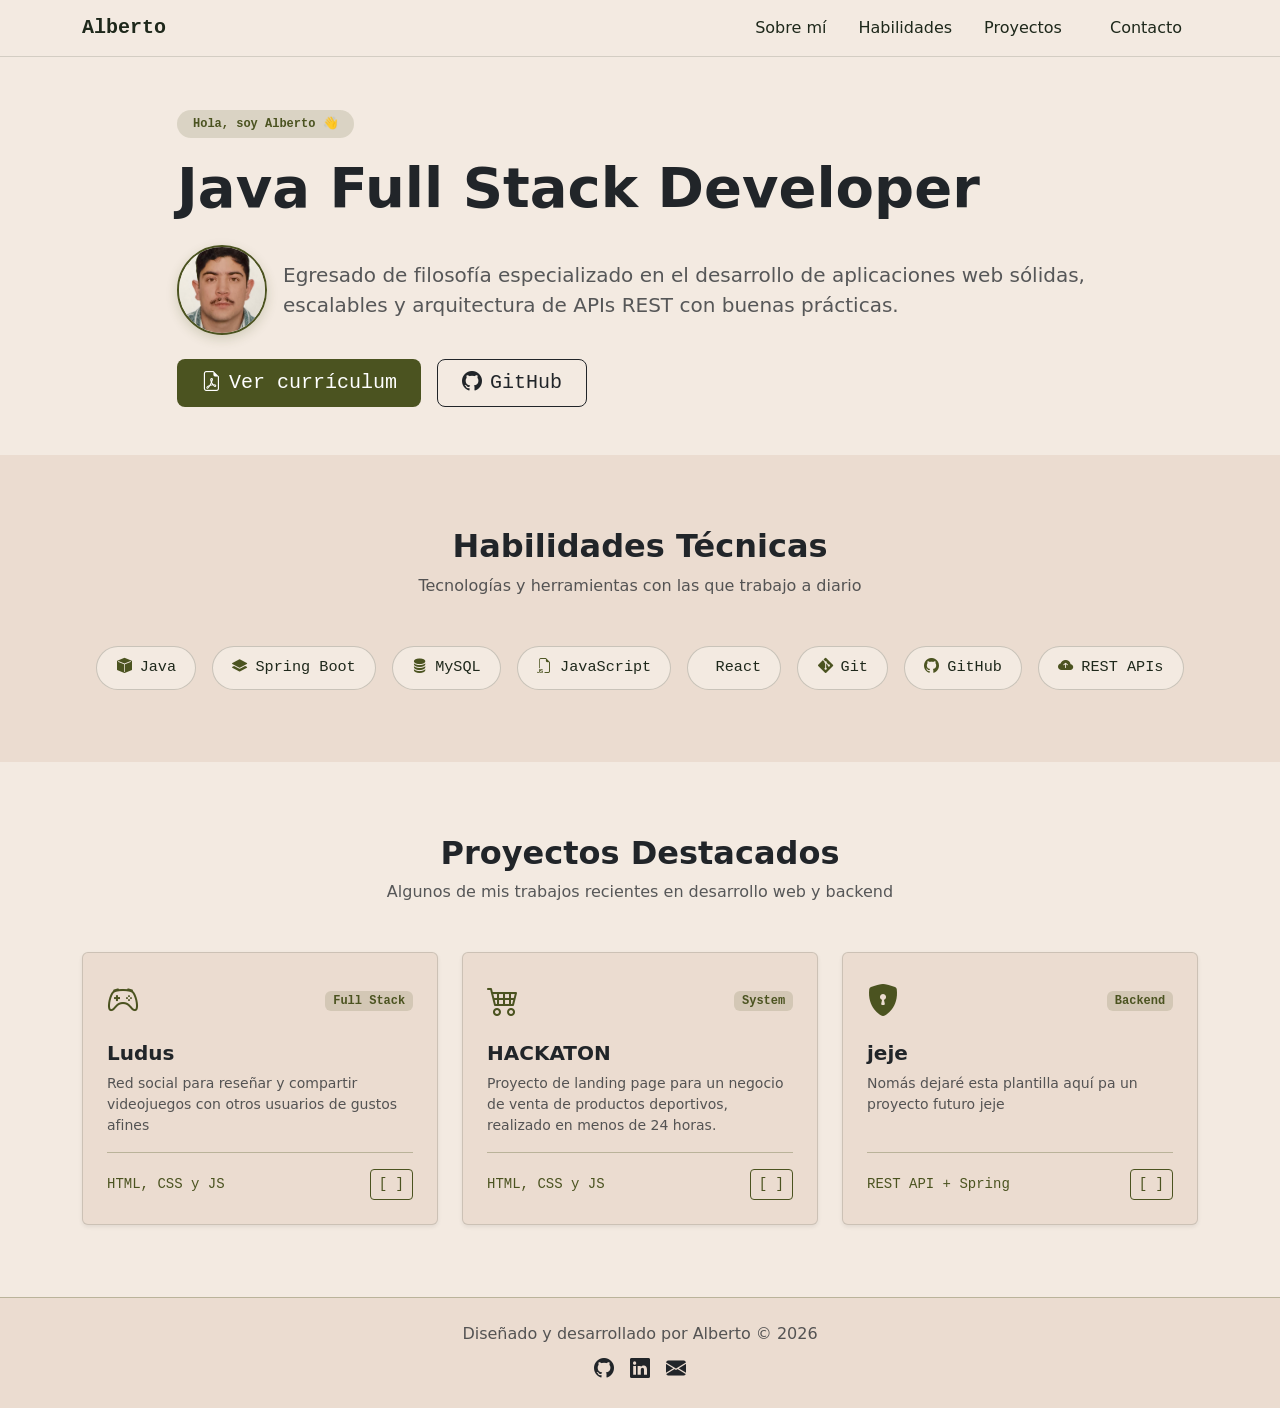
==== index.html @ a0058f2b "cv pa descargar" ====
<!DOCTYPE html>
<html lang="es">
<head>
  <meta charset="UTF-8">
  <meta name="viewport" content="width=device-width, initial-scale=1.0">
  <title>Alberto | Java Full Stack Developer</title>
  
  <!-- Bootstrap 5 CSS -->
  <link href="https://cdn.jsdelivr.net/npm/bootstrap@5.3.3/dist/css/bootstrap.min.css" rel="stylesheet">
  <!-- Bootstrap Icons -->
  <link rel="stylesheet" href="https://cdn.jsdelivr.net/npm/bootstrap-icons@1.11.3/font/bootstrap-icons.min.css">
  
  <link rel="stylesheet" href="styleshome.css">
</head>
<body>

  <!-- Navegación Fija Responsiva -->
  <nav class="navbar navbar-expand-lg navbar-dark fixed-top bg-dark-glass">
    <div class="container">
      <a class="navbar-brand fw-bold font-code" href="#">Alberto</a>
      
      <!-- Menú hamburguesa (visible solo en móviles/tablets) -->
      <button class="navbar-toggler d-lg-none" type="button" data-bs-toggle="collapse" data-bs-target="#navbarNav" aria-controls="navbarNav" aria-expanded="false" aria-label="Toggle navigation">
        <span class="navbar-toggler-icon"></span>
      </button>

      <!-- Enlaces visibles directamente en PC y colapsables en móviles -->
      <div class="collapse navbar-collapse justify-content-end" id="navbarNav">
        <ul class="navbar-nav gap-2 gap-lg-3 align-items-lg-center pt-3 pt-lg-0">
          <li class="nav-item"><a class="nav-link" href="#sobre-mi">Sobre mí</a></li>
          <li class="nav-item"><a class="nav-link" href="#habilidades">Habilidades</a></li>
          <li class="nav-item"><a class="nav-link" href="#proyectos">Proyectos</a></li>
          <li class="nav-item ms-lg-2">
            <a class="nav-link btn btn-outline-green text-dark px-3 mt-2 mt-lg-0" href="#contacto">Contacto</a>
          </li>
        </ul>
      </div>
    </div>
  </nav>

  <!-- Hero / Presentación -->
  <section id="sobre-mi" class="hero-section">
    <div class="container">
      <div class="row justify-content-center">
        <div class="col-lg-10">
          
          <span class="badge bg-green-subtle text-green mb-3 px-3 py-2 rounded-pill font-code">
            Hola, soy Alberto 👋
          </span>
          
          <h1 class="display-4 fw-bold text-dark mb-4">
            Java Full Stack Developer
          </h1>

          <!-- Foto de perfil pequeña al lado del texto -->
          <div class="d-flex align-items-center gap-3 mb-4 flex-wrap flex-sm-nowrap">
            <img src="./albertano.jpg" 
                 alt="Foto de perfil de Alberto" 
                 class="img-fluid rounded-circle profile-img flex-shrink-0">

            <p class="lead text-muted mb-0 fs-5">
              Egresado de filosofía especializado en el desarrollo de aplicaciones web sólidas, escalables y arquitectura de APIs REST con buenas prácticas.
            </p>
          </div>

          <!-- Botones de Acción (Se corrigió la etiqueta <div> faltante) -->
          <div class="d-flex flex-wrap gap-3">
            <button id="btnVerCv" class="btn btn-green btn-lg px-4 font-code" type="button">
              <i class="bi bi-file-earmark-pdf me-2"></i>Ver currículum
            </button>
            <a href="https://github.com/albertob2003?tab=repositories" target="_blank" class="btn btn-outline-dark btn-lg px-4 font-code">
              <i class="bi bi-github me-2"></i>GitHub
            </a>
          </div>

        </div>
      </div>
    </div>
  </section>

  <!-- Sección Habilidades -->
  <section id="habilidades" class="py-5 bg-darker">
    <div class="container py-4">
      <div class="text-center mb-5">
        <h2 class="fw-bold text-dark mb-2">Habilidades Técnicas</h2>
        <p class="text-muted">Tecnologías y herramientas con las que trabajo a diario</p>
      </div>

      <div class="row g-3 justify-content-center">
        <div class="col-auto"><div class="skill-card font-code"><i class="bi bi-box-fill text-green me-2"></i>Java</div></div>
        <div class="col-auto"><div class="skill-card font-code"><i class="bi bi-layers-fill text-green me-2"></i>Spring Boot</div></div>
        <div class="col-auto"><div class="skill-card font-code"><i class="bi bi-database-fill text-green me-2"></i>MySQL</div></div>
        <div class="col-auto"><div class="skill-card font-code"><i class="bi bi-filetype-js text-green me-2"></i>JavaScript</div></div>
        <div class="col-auto"><div class="skill-card font-code"><i class="bi bi-react text-green me-2"></i>React</div></div>
        <div class="col-auto"><div class="skill-card font-code"><i class="bi bi-git text-green me-2"></i>Git</div></div>
        <div class="col-auto"><div class="skill-card font-code"><i class="bi bi-github text-green me-2"></i>GitHub</div></div>
        <div class="col-auto"><div class="skill-card font-code"><i class="bi bi-cloud-arrow-up-fill text-green me-2"></i>REST APIs</div></div>
      </div>
    </div>
  </section>

  <!-- Sección Proyectos -->
  <section id="proyectos" class="py-5">
    <div class="container py-4">
      <div class="text-center mb-5">
        <h2 class="fw-bold text-dark mb-2">Proyectos Destacados</h2>
        <p class="text-muted">Algunos de mis trabajos recientes en desarrollo web y backend</p>
      </div>

      <div class="row g-4">
        
        <!-- Proyecto 1 -->
        <div class="col-md-4">
          <div class="card project-card h-100 bg-darker border-0 shadow-sm">
            <div class="card-body p-4 d-flex flex-column justify-content-between">
              <div>
                <div class="d-flex justify-content-between align-items-center mb-3">
                  <i class="bi bi-controller fs-2 text-green"></i>
                  <span class="badge bg-green-subtle text-green font-code">Full Stack</span>
                </div>
                <h3 class="h5 card-title fw-bold mb-2 text-dark">Ludus</h3>
                <p class="card-text text-muted small">
                  Red social para reseñar y compartir videojuegos con otros usuarios de gustos afines
                </p>
              </div>
              <div class="pt-3 border-top border-green-subtle d-flex justify-content-between align-items-center mt-3">
                <span class="font-code small text-green">HTML, CSS y JS</span>
                <a href="#" class="btn btn-sm btn-outline-green font-code">[  ]</a>
              </div>
            </div>
          </div>
        </div>

        <!-- Proyecto 2 -->
        <div class="col-md-4">
          <div class="card project-card h-100 bg-darker border-0 shadow-sm">
            <div class="card-body p-4 d-flex flex-column justify-content-between">
              <div>
                <div class="d-flex justify-content-between align-items-center mb-3">
                  <i class="bi bi-cart4 fs-2 text-green"></i>
                  <span class="badge bg-green-subtle text-green font-code">System</span>
                </div>
                <h3 class="h5 card-title fw-bold mb-2 text-dark"> HACKATON</h3>
                <p class="card-text text-muted small">
                  Proyecto de landing page para un negocio de venta de productos deportivos, realizado en menos de 24 horas.
                </p>
              </div>
              <div class="pt-3 border-top border-green-subtle d-flex justify-content-between align-items-center mt-3">
                <span class="font-code small text-green">HTML, CSS y JS</span>
                <a href="#" class="btn btn-sm btn-outline-green font-code">[  ]</a>
              </div>
            </div>
          </div>
        </div>

        <!-- Proyecto 3 -->
        <div class="col-md-4">
          <div class="card project-card h-100 bg-darker border-0 shadow-sm">
            <div class="card-body p-4 d-flex flex-column justify-content-between">
              <div>
                <div class="d-flex justify-content-between align-items-center mb-3">
                  <i class="bi bi-shield-lock-fill fs-2 text-green"></i>
                  <span class="badge bg-green-subtle text-green font-code">Backend</span>
                </div>
                <h3 class="h5 card-title fw-bold mb-2 text-dark">jeje</h3>
                <p class="card-text text-muted small">
                 Nomás dejaré esta plantilla aquí pa un proyecto futuro jeje
                </p>
              </div>
              <div class="pt-3 border-top border-green-subtle d-flex justify-content-between align-items-center mt-3">
                <span class="font-code small text-green">REST API + Spring</span>
                <a href="#" class="btn btn-sm btn-outline-green font-code">[ ]</a>
              </div>
            </div>
          </div>
        </div>

      </div>
    </div>
  </section>

  <!-- Footer / Contacto -->
  <footer id="contacto" class="py-4 bg-darker border-top border-green-subtle text-center text-muted">
    <div class="container">
      <p class="mb-2">Diseñado y desarrollado por Alberto &copy; 2026</p>
      <div class="d-flex justify-content-center gap-3">
        <a href="https://github.com/albertob2003" class="text-dark fs-5"><i class="bi bi-github"></i></a>
        <a href="www.linkedin.com/in/alberto-beníteza" class="text-dark fs-5"><i class="bi bi-linkedin"></i></a>
        <a href="mailto:correo@ejemplo.com" class="text-dark fs-5"><i class="bi bi-envelope-fill"></i></a>
      </div>
    </div>
  </footer>

  <!-- Modal de Currículum -->
  <div class="modal fade" id="modalCv" tabindex="-1" aria-labelledby="modalCvLabel" aria-hidden="true">
    <div class="modal-dialog modal-xl modal-dialog-centered">
      <div class="modal-content bg-darker border-0">
        <div class="modal-header border-bottom border-secondary">
          <h5 class="modal-title text-dark fw-bold" id="modalCvLabel">
            <i class="bi bi-file-earmark-person me-2"></i>Currículum Vitae
          </h5>
          <button type="button" class="btn-close" data-bs-dismiss="modal" aria-label="Close"></button>
        </div>
        <div class="modal-body p-0" style="height: 80vh;">
          <iframe id="cvViewer" class="w-100 h-100 border-0" title="Visor de Curriculum"></iframe>
        </div>
        <div class="modal-footer border-top border-secondary">
          <a id="btnDescargarCv" href="#" download="CV_Alberto.pdf" class="btn btn-outline-dark btn-sm font-code">
            <i class="bi bi-download me-1"></i>Descargar PDF
          </a>
          <button type="button" class="btn btn-sm btn-secondary font-code" data-bs-dismiss="modal">Cerrar</button>
        </div>
      </div>
    </div>
  </div>

  <!-- Scripts -->
  <script src="https://cdn.jsdelivr.net/npm/bootstrap@5.3.3/dist/js/bootstrap.bundle.min.js"></script>
  <script src="script.js"></script>
</body>
</html>
---- styleshome.css ----
/* Paleta de colores Verde Militar */
:root {
  --bg-main: #f3eae1;
  --bg-card: #ebdcd0;
  --text-primary: #1e281b;
  --text-muted: #4e5849;
  --green-accent: #4b5320;
  --green-hover: #373e17;
  --green-glow: rgba(75, 83, 32, 0.2);
  --font-code: var(--bs-font-monospace);
}

body {
  background-color: var(--bg-main);
  color: var(--text-primary);
  font-family: system-ui, -apple-system, sans-serif;
}

.font-code {
  font-family: var(--font-code);
}

/* Espacio superior para compensar el header fijo */
.hero-section {
  padding-top: 110px;
  padding-bottom: 3rem;
}

/* Navegación */
.bg-dark-glass {
  background-color: rgba(243, 234, 225, 0.95);
  backdrop-filter: blur(10px);
  border-bottom: 1px solid rgba(30, 40, 27, 0.15);
}

.navbar-dark .navbar-brand,
.navbar-dark .nav-link {
  color: var(--text-primary) !important;
}

.navbar-dark .nav-link:hover {
  color: var(--green-accent) !important;
}

.navbar-toggler {
  border-color: var(--green-accent) !important;
}

.navbar-toggler-icon {
  background-image: url("data:image/svg+xml,%3csvg xmlns='http://www.w3.org/2000/svg' viewBox='0 0 30 30'%3e%3cpath stroke='rgba%2875, 83, 32, 1%29' stroke-linecap='round' stroke-miterlimit='10' stroke-width='2' d='M4 7h22M4 15h22M4 23h22'/%3e%3c/svg%3e") !important;
}

/* Utilidades y Componentes */
.bg-darker {
  background-color: var(--bg-card);
}

.text-green {
  color: var(--green-accent) !important;
}

.bg-green-subtle {
  background-color: rgba(75, 83, 32, 0.15) !important;
}

.border-green-subtle {
  border-color: rgba(75, 83, 32, 0.3) !important;
}

.btn-green {
  background-color: var(--green-accent);
  color: #fff;
  border: none;
  transition: all 0.3s ease;
}

.btn-green:hover {
  background-color: var(--green-hover);
  color: #fff;
  box-shadow: 0 4px 15px var(--green-glow);
}

.btn-outline-green {
  border-color: var(--green-accent);
  color: var(--green-accent);
}

.btn-outline-green:hover {
  background-color: var(--green-accent);
  color: #fff;
}

.profile-img {
  width: 90px;
  height: 90px;
  object-fit: cover;
  border: 2px solid var(--green-accent);
  box-shadow: 0 4px 12px var(--green-glow);
}

.skill-card {
  background-color: var(--bg-main);
  border: 1px solid rgba(30, 40, 27, 0.2);
  padding: 0.6rem 1.2rem;
  border-radius: 30px;
  color: var(--text-primary);
  font-size: 0.95rem;
  transition: all 0.3s ease;
}

.skill-card:hover {
  border-color: var(--green-accent);
  transform: translateY(-3px);
  box-shadow: 0 5px 15px var(--green-glow);
}

.project-card {
  background-color: var(--bg-card) !important;
  border: 1px solid rgba(30, 40, 27, 0.15) !important;
  transition: all 0.3s ease;
}

.project-card:hover {
  transform: translateY(-6px);
  border-color: var(--green-accent) !important;
  box-shadow: 0 10px 25px var(--green-glow) !important;
}

footer {
  background-color: var(--bg-card) !important;
  border-top-color: rgba(30, 40, 27, 0.15) !important;
}
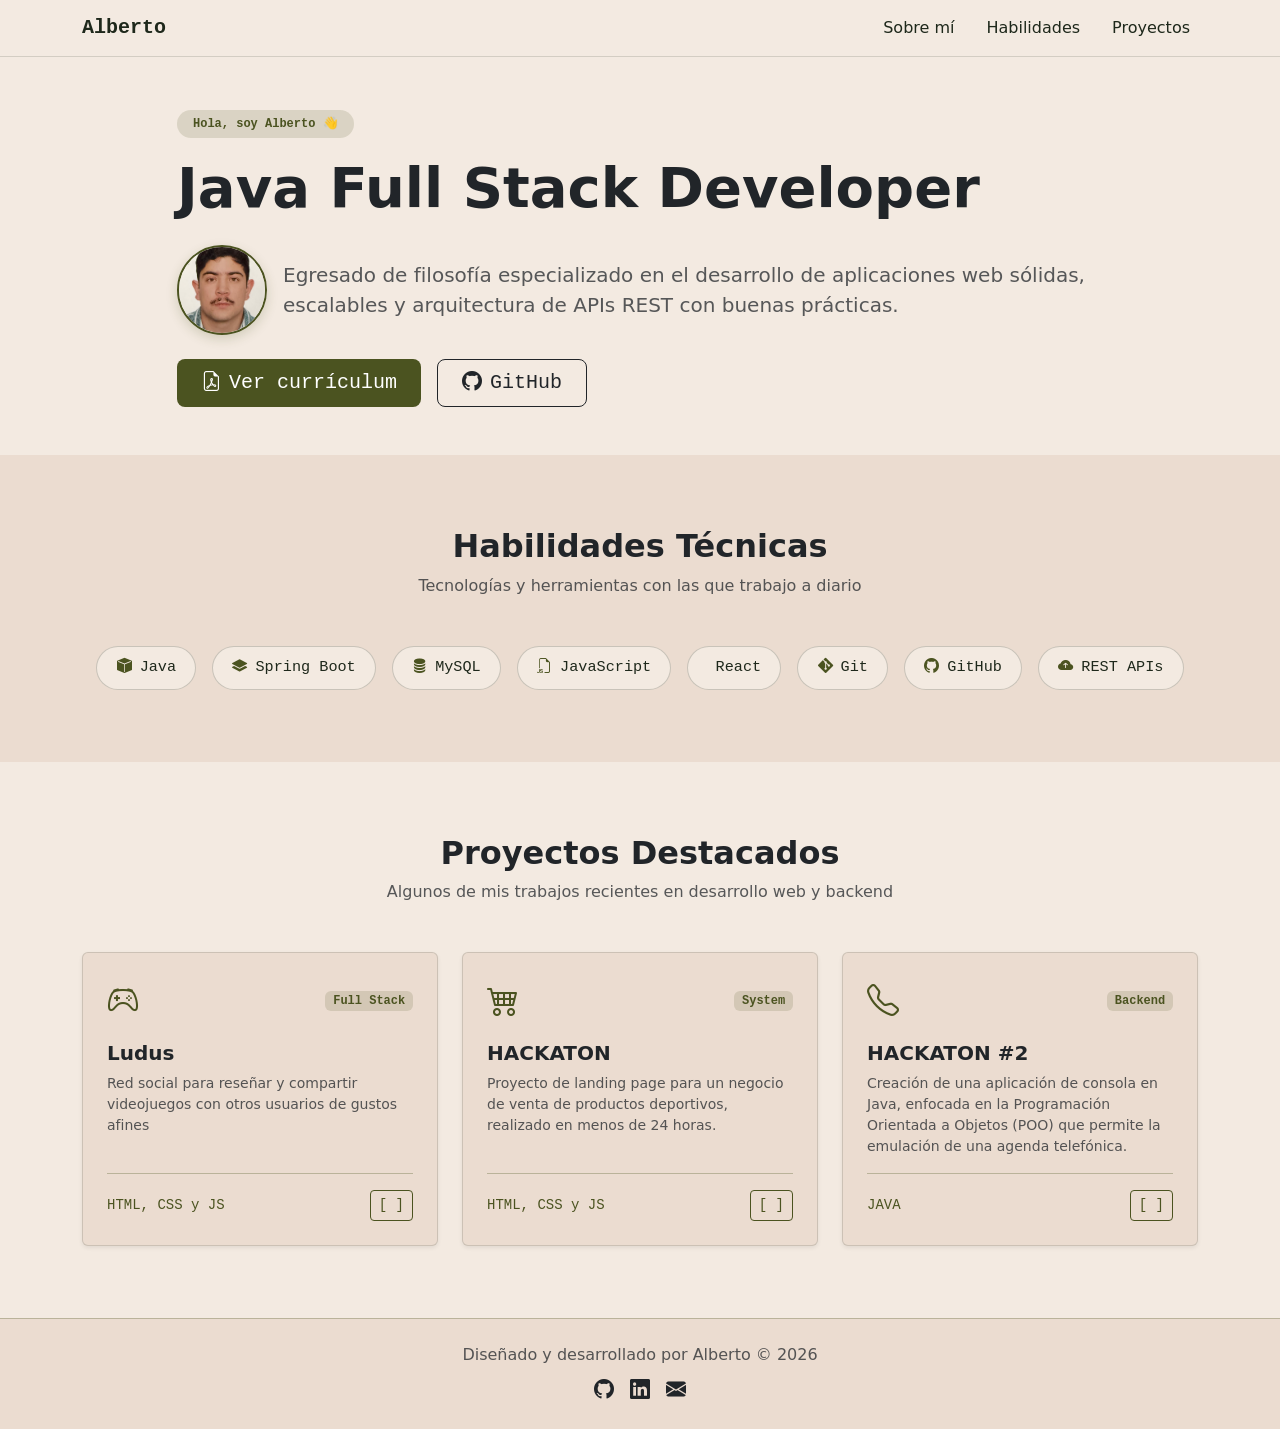
==== commit f755aeb6: "final" ====
--- a/index.html
+++ b/index.html
@@ -29,9 +29,7 @@
         <ul class="navbar-nav gap-2 gap-lg-3 align-items-lg-center pt-3 pt-lg-0">
           <li class="nav-item"><a class="nav-link" href="#sobre-mi">Sobre mí</a></li>
           <li class="nav-item"><a class="nav-link" href="#habilidades">Habilidades</a></li>
-          <li class="nav-item"><a class="nav-link" href="#proyectos">Proyectos</a></li>
-          <li class="nav-item ms-lg-2">
-            <a class="nav-link btn btn-outline-green text-dark px-3 mt-2 mt-lg-0" href="#contacto">Contacto</a>
+          <li class="nav-item"><a class="nav-link" href="proyectos.html">Proyectos</a></li>
           </li>
         </ul>
       </div>
@@ -159,16 +157,16 @@
             <div class="card-body p-4 d-flex flex-column justify-content-between">
               <div>
                 <div class="d-flex justify-content-between align-items-center mb-3">
-                  <i class="bi bi-shield-lock-fill fs-2 text-green"></i>
+                  <i class="bi bi-telephone fs-2 text-green"></i>
                   <span class="badge bg-green-subtle text-green font-code">Backend</span>
                 </div>
-                <h3 class="h5 card-title fw-bold mb-2 text-dark">jeje</h3>
+                <h3 class="h5 card-title fw-bold mb-2 text-dark">HACKATON #2</h3>
                 <p class="card-text text-muted small">
-                 Nomás dejaré esta plantilla aquí pa un proyecto futuro jeje
+                 Creación de una aplicación de consola en Java, enfocada en la Programación Orientada a Objetos (POO) que permite la emulación de una agenda telefónica.
                 </p>
               </div>
               <div class="pt-3 border-top border-green-subtle d-flex justify-content-between align-items-center mt-3">
-                <span class="font-code small text-green">REST API + Spring</span>
+                <span class="font-code small text-green">JAVA</span>
                 <a href="#" class="btn btn-sm btn-outline-green font-code">[ ]</a>
               </div>
             </div>
@@ -185,7 +183,7 @@
       <p class="mb-2">Diseñado y desarrollado por Alberto &copy; 2026</p>
       <div class="d-flex justify-content-center gap-3">
         <a href="https://github.com/albertob2003" class="text-dark fs-5"><i class="bi bi-github"></i></a>
-        <a href="www.linkedin.com/in/alberto-beníteza" class="text-dark fs-5"><i class="bi bi-linkedin"></i></a>
+        <a href="https://www.linkedin.com/in/alberto-beníteza/?isSelfProfile=true" class="text-dark fs-5"><i class="bi bi-linkedin"></i></a>
         <a href="mailto:correo@ejemplo.com" class="text-dark fs-5"><i class="bi bi-envelope-fill"></i></a>
       </div>
     </div>
